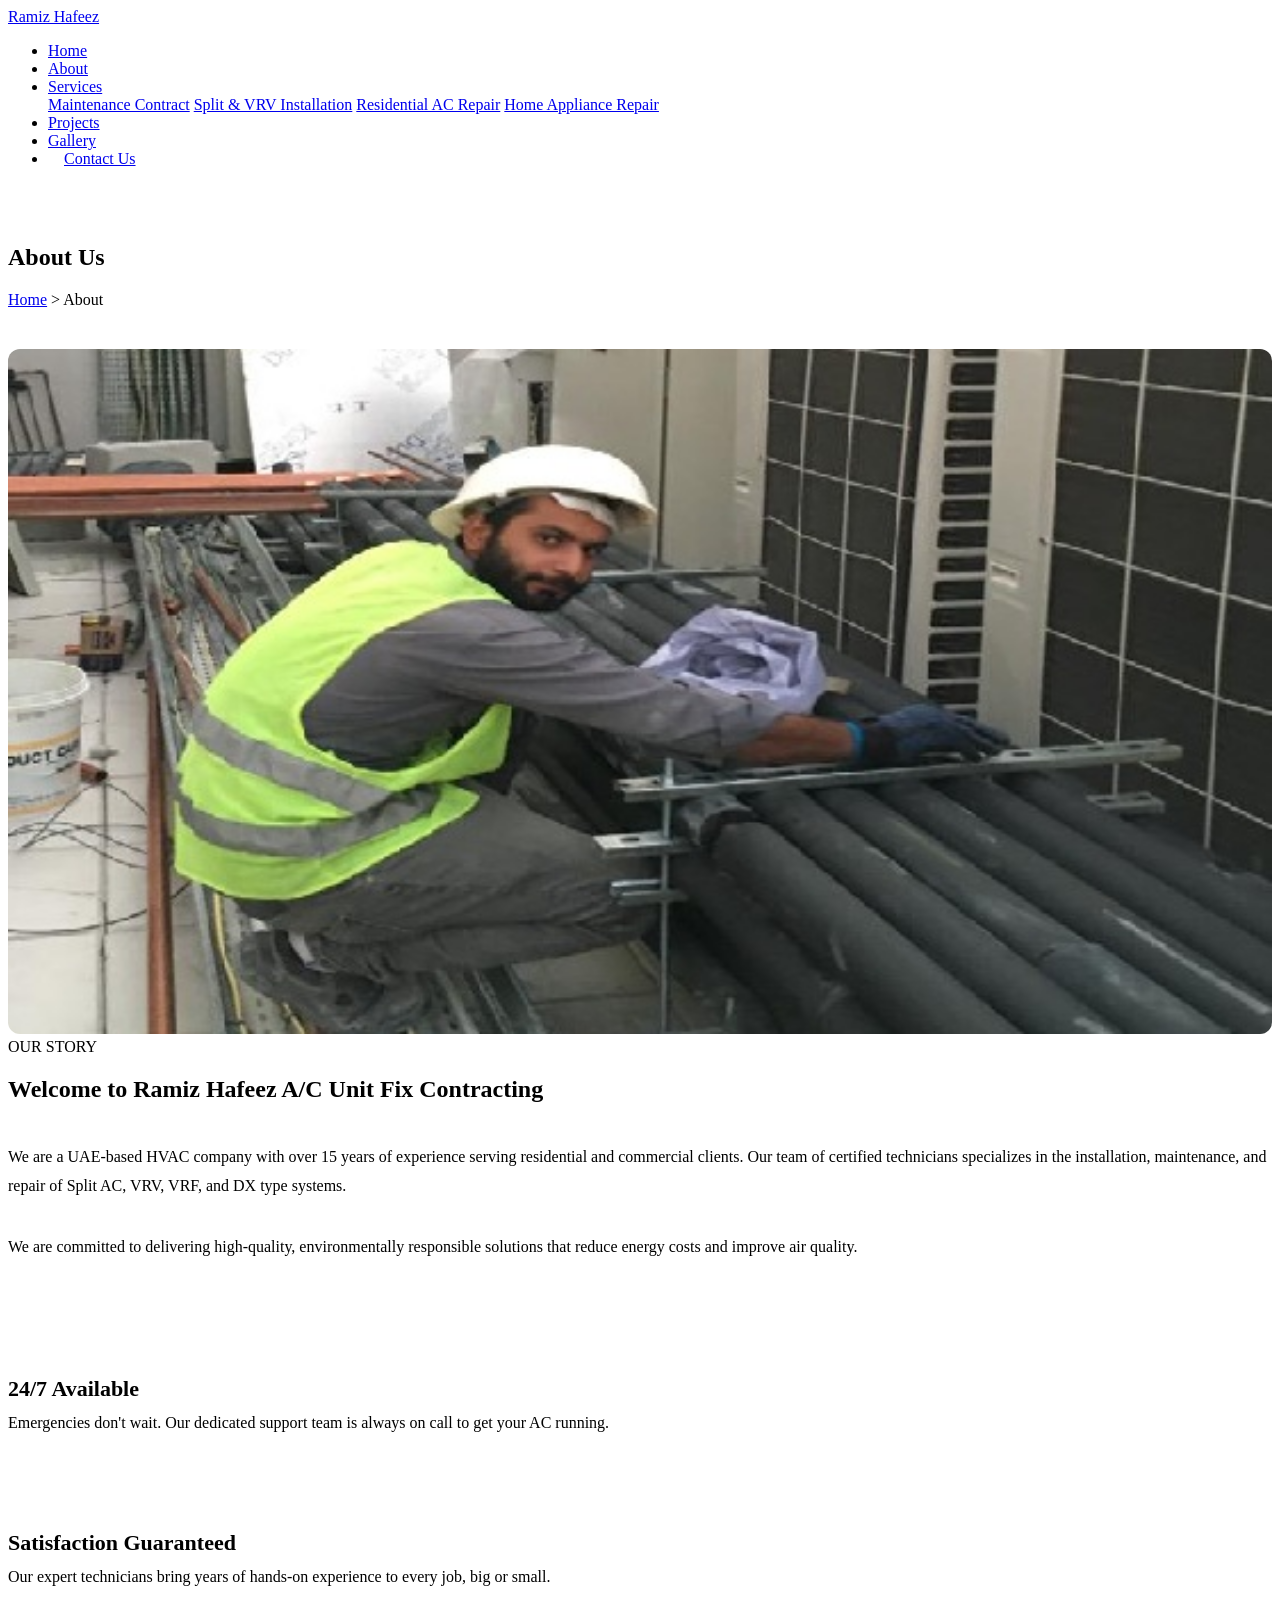
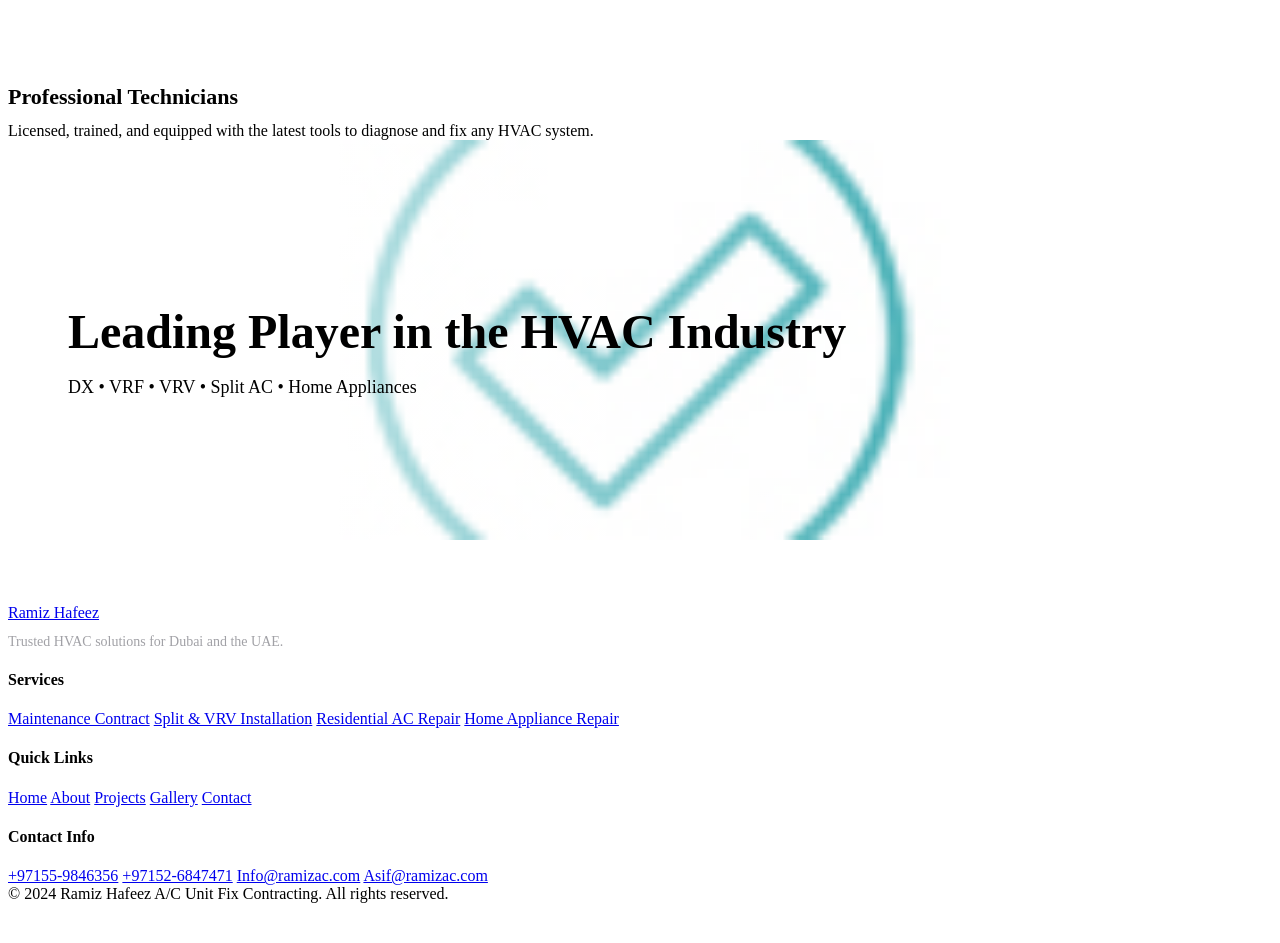
==== site/about.html @ e10c8d87 "first" ====
<!DOCTYPE html>
<html lang="en">
<head>
  <meta charset="UTF-8">
  <meta name="viewport" content="width=device-width, initial-scale=1.0">
  <title>About Us - Ramiz Hafeez A/C Unit Fix Contracting</title>
  <link rel="stylesheet" href="../css/style.css">
</head>
<body>

<!-- ==================== NAVIGATION ==================== -->
<nav>
  <div class="nav-container">
    <a href="../index.html" class="logo">Ramiz Hafeez</a>
    <ul class="nav-links">
      <li><a href="../index.html">Home</a></li>
      <li><a href="about.html">About</a></li>
      <li class="nav-item-services">
        <a href="services.html">Services</a>
        <div class="services-dropdown">
          <a href="services/maintenance-contract.html">Maintenance Contract</a>
          <a href="services/split-vrv-installation.html">Split & VRV Installation</a>
          <a href="services/residential-ac-repair.html">Residential AC Repair</a>
          <a href="services/home-appliance-repair.html">Home Appliance Repair</a>
        </div>
      </li>
      <li><a href="projects.html">Projects</a></li>
      <li><a href="gallery.html">Gallery</a></li>
      <li><a href="contact.html" class="btn btn-primary" style="margin-left: 16px;">Contact Us</a></li>
    </ul>
    <div class="hamburger">
      <span></span>
      <span></span>
      <span></span>
    </div>
  </div>
</nav>

<!-- ==================== PAGE HERO ==================== -->
<section class="page-hero">
  <div class="container" style="padding-top: 40px; padding-bottom: 40px;">
    <h1>About Us</h1>
    <div class="breadcrumb">
      <a href="../index.html">Home</a> > <span>About</span>
    </div>
  </div>
</section>

<!-- ==================== WHO WE ARE ==================== -->
<section class="section">
  <div class="container">
    <div class="two-col" style="gap: 80px;">
      <div class="reveal">
        <img src="../../ramizac_scraped/images/home1.jpg" alt="Our Team" style="width: 100%; height: auto; border-radius: 12px;">
      </div>
      <div class="reveal" style="display: flex; flex-direction: column; justify-content: center;">
        <span class="label">OUR STORY</span>
        <h2 style="margin-bottom: 24px;">Welcome to Ramiz Hafeez A/C Unit Fix Contracting</h2>
        <p style="color: var(--text-secondary); font-size: 16px; line-height: 1.8; margin-bottom: 16px;">We are a UAE-based HVAC company with over 15 years of experience serving residential and commercial clients. Our team of certified technicians specializes in the installation, maintenance, and repair of Split AC, VRV, VRF, and DX type systems.</p>
        <p style="color: var(--text-secondary); font-size: 16px; line-height: 1.8;">We are committed to delivering high-quality, environmentally responsible solutions that reduce energy costs and improve air quality.</p>
      </div>
    </div>
  </div>
</section>

<!-- ==================== THREE PILLARS ==================== -->
<section class="section bg-light">
  <div class="container">
    <div class="grid grid-3 reveal">
      <div class="card reveal">
        <svg width="48" height="48" viewBox="0 0 48 48" style="margin-bottom: 24px; stroke: var(--accent); fill: none; stroke-width: 2;">
          <circle cx="24" cy="24" r="20"></circle>
          <polyline points="24,6 24,24 36,24"></polyline>
        </svg>
        <h3 style="font-size: 22px; margin-bottom: 12px;">24/7 Available</h3>
        <p style="color: var(--text-secondary); margin: 0;">Emergencies don't wait. Our dedicated support team is always on call to get your AC running.</p>
      </div>
      <div class="card reveal">
        <svg width="48" height="48" viewBox="0 0 48 48" style="margin-bottom: 24px; stroke: var(--accent); fill: none; stroke-width: 2;">
          <path d="M24 2l6.18 12.55H44l-10.91 7.92 4.17 12.53-10.26-7.46-10.26 7.46 4.17-12.53L4 14.55h13.82z"></path>
        </svg>
        <h3 style="font-size: 22px; margin-bottom: 12px;">Satisfaction Guaranteed</h3>
        <p style="color: var(--text-secondary); margin: 0;">Our expert technicians bring years of hands-on experience to every job, big or small.</p>
      </div>
      <div class="card reveal">
        <svg width="48" height="48" viewBox="0 0 48 48" style="margin-bottom: 24px; stroke: var(--accent); fill: none; stroke-width: 2;">
          <path d="M12 6h24v16c0 8-6 16-12 16s-12-8-12-16V6z"></path>
          <line x1="24" y1="15" x2="24" y2="30"></line>
          <line x1="16" y1="22" x2="32" y2="22"></line>
        </svg>
        <h3 style="font-size: 22px; margin-bottom: 12px;">Professional Technicians</h3>
        <p style="color: var(--text-secondary); margin: 0;">Licensed, trained, and equipped with the latest tools to diagnose and fix any HVAC system.</p>
      </div>
    </div>
  </div>
</section>

<!-- ==================== FEATURED IMAGE SECTION ==================== -->
<section class="section">
  <div class="container">
    <div class="reveal" style="position: relative; overflow: hidden; border-radius: 12px; height: 400px;">
      <img src="../../ramizac_scraped/images/sec5-img1.jpg" alt="Leading Player in the HVAC Industry" style="width: 100%; height: 100%; object-fit: cover;">
      <div style="position: absolute; top: 0; left: 0; right: 0; bottom: 0; background: linear-gradient(to right, rgba(255,255,255,0.95), transparent); display: flex; align-items: center; padding: 60px;">
        <div>
          <h2 style="font-size: 48px; margin-bottom: 12px;">Leading Player in the HVAC Industry</h2>
          <p style="font-size: 18px; color: var(--text-secondary);">DX • VRF • VRV • Split AC • Home Appliances</p>
        </div>
      </div>
    </div>
  </div>
</section>

<!-- ==================== FOOTER ==================== -->
<footer class="section bg-dark" style="padding-top: 64px; padding-bottom: 32px;">
  <div class="container">
    <div class="footer-grid">
      <div>
        <a href="../index.html" class="logo">Ramiz Hafeez</a>
        <p style="color: #a1a1a6; font-size: 14px; margin-top: 12px;">Trusted HVAC solutions for Dubai and the UAE.</p>
      </div>
      <div>
        <h4>Services</h4>
        <a href="services/maintenance-contract.html">Maintenance Contract</a>
        <a href="services/split-vrv-installation.html">Split & VRV Installation</a>
        <a href="services/residential-ac-repair.html">Residential AC Repair</a>
        <a href="services/home-appliance-repair.html">Home Appliance Repair</a>
      </div>
      <div>
        <h4>Quick Links</h4>
        <a href="../index.html">Home</a>
        <a href="about.html">About</a>
        <a href="projects.html">Projects</a>
        <a href="gallery.html">Gallery</a>
        <a href="contact.html">Contact</a>
      </div>
      <div>
        <h4>Contact Info</h4>
        <a href="tel:+971558846356">+97155-9846356</a>
        <a href="tel:+971526847471">+97152-6847471</a>
        <a href="mailto:Info@ramizac.com">Info@ramizac.com</a>
        <a href="mailto:Asif@ramizac.com">Asif@ramizac.com</a>
      </div>
    </div>
    <div class="footer-bottom">
      © 2024 Ramiz Hafeez A/C Unit Fix Contracting. All rights reserved.
    </div>
  </div>
</footer>

<script src="../js/main.js"></script>
</body>
</html>
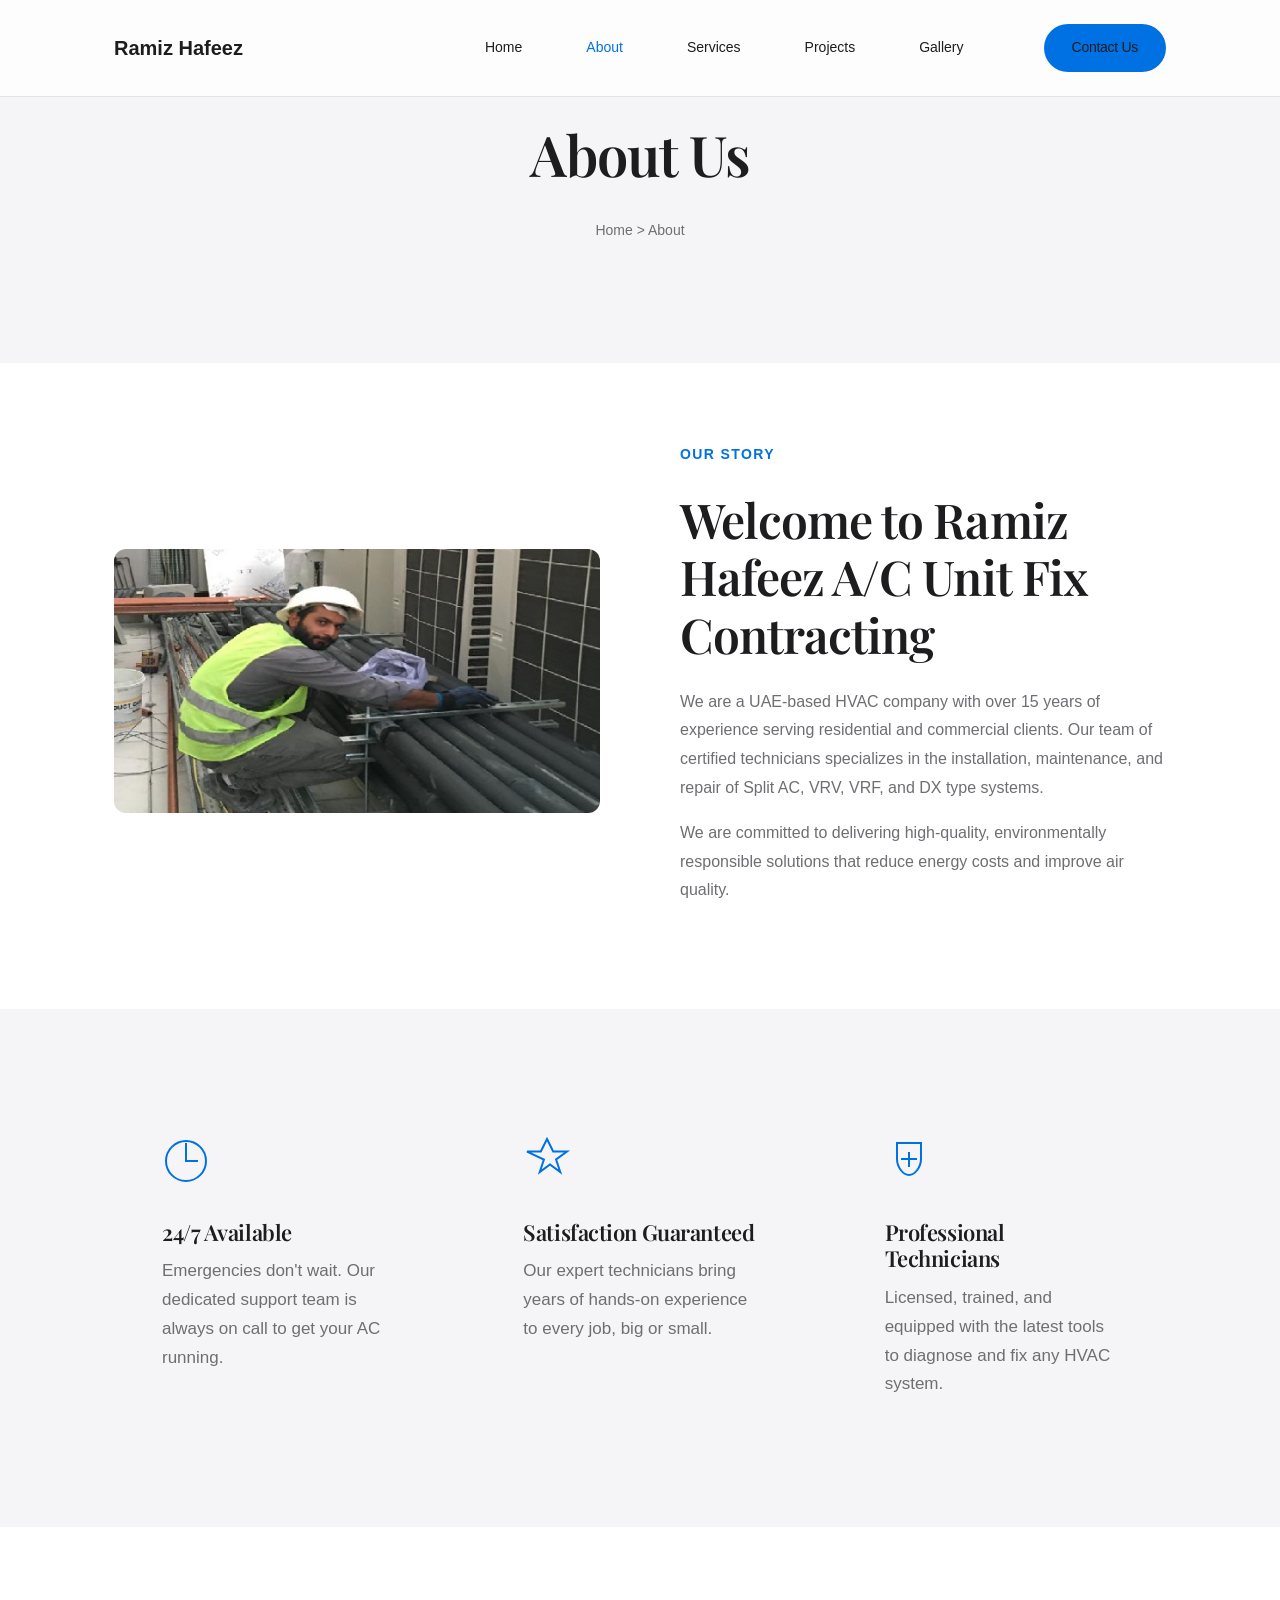
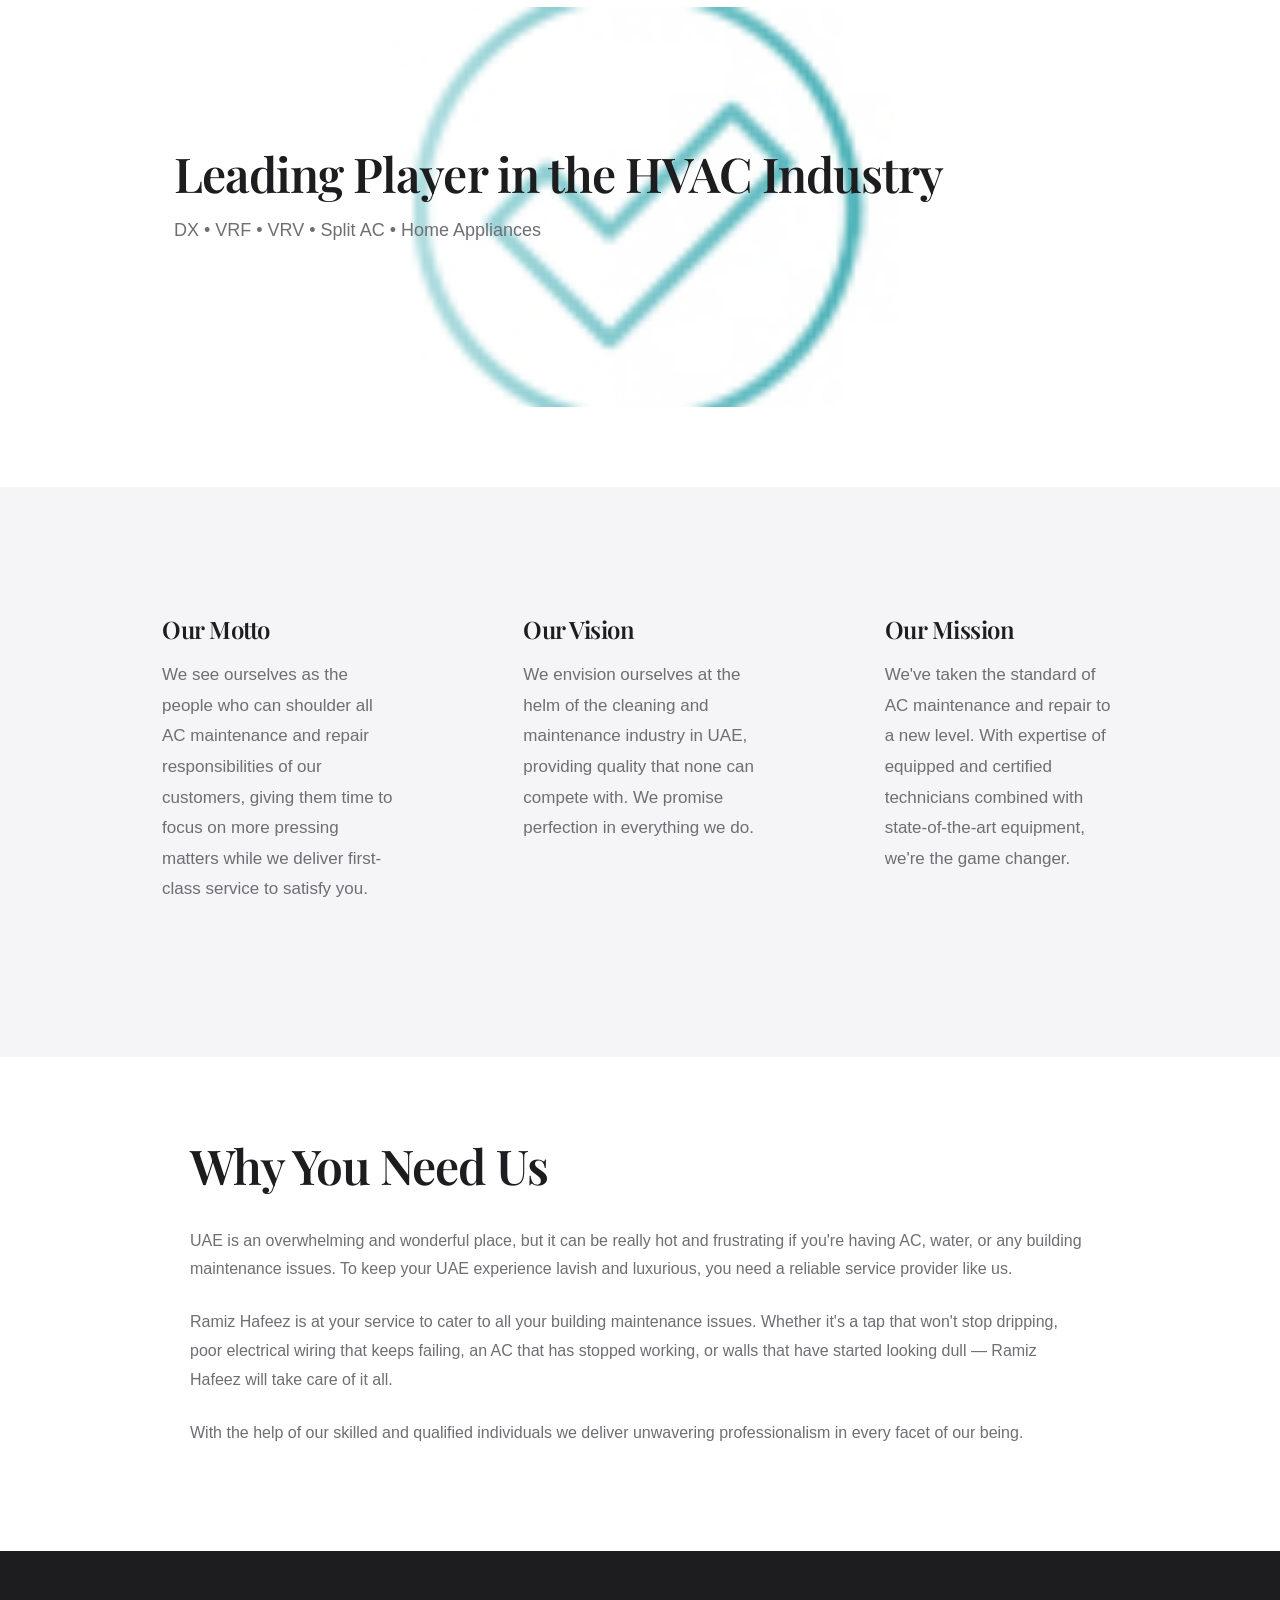
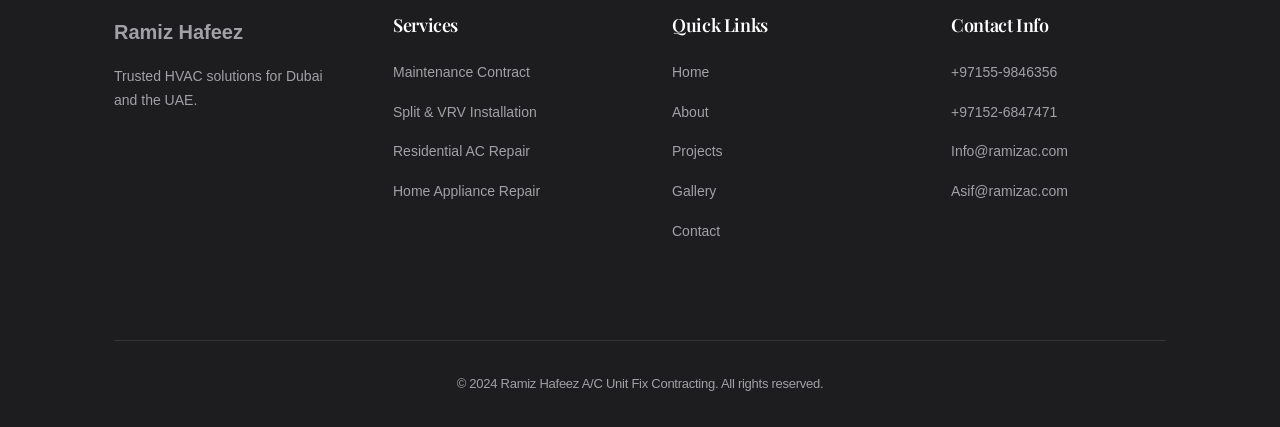
==== commit 7d9915cd: "content added" ====
--- a/site/about.html
+++ b/site/about.html
@@ -4,16 +4,16 @@
   <meta charset="UTF-8">
   <meta name="viewport" content="width=device-width, initial-scale=1.0">
   <title>About Us - Ramiz Hafeez A/C Unit Fix Contracting</title>
-  <link rel="stylesheet" href="../css/style.css">
+  <link rel="stylesheet" href="css/style.css">
 </head>
 <body>
 
 <!-- ==================== NAVIGATION ==================== -->
 <nav>
   <div class="nav-container">
-    <a href="../index.html" class="logo">Ramiz Hafeez</a>
+    <a href="index.html" class="logo">Ramiz Hafeez</a>
     <ul class="nav-links">
-      <li><a href="../index.html">Home</a></li>
+      <li><a href="index.html">Home</a></li>
       <li><a href="about.html">About</a></li>
       <li class="nav-item-services">
         <a href="services.html">Services</a>
@@ -41,7 +41,7 @@
   <div class="container" style="padding-top: 40px; padding-bottom: 40px;">
     <h1>About Us</h1>
     <div class="breadcrumb">
-      <a href="../index.html">Home</a> > <span>About</span>
+      <a href="index.html">Home</a> > <span>About</span>
     </div>
   </div>
 </section>
@@ -51,7 +51,7 @@
   <div class="container">
     <div class="two-col" style="gap: 80px;">
       <div class="reveal">
-        <img src="../../ramizac_scraped/images/home1.jpg" alt="Our Team" style="width: 100%; height: auto; border-radius: 12px;">
+        <img src="../ramizac_scraped/images/home1.jpg" alt="Our Team" style="width: 100%; height: auto; border-radius: 12px;">
       </div>
       <div class="reveal" style="display: flex; flex-direction: column; justify-content: center;">
         <span class="label">OUR STORY</span>
@@ -99,7 +99,7 @@
 <section class="section">
   <div class="container">
     <div class="reveal" style="position: relative; overflow: hidden; border-radius: 12px; height: 400px;">
-      <img src="../../ramizac_scraped/images/sec5-img1.jpg" alt="Leading Player in the HVAC Industry" style="width: 100%; height: 100%; object-fit: cover;">
+      <img src="../ramizac_scraped/images/sec5-img1.jpg" alt="Leading Player in the HVAC Industry" style="width: 100%; height: 100%; object-fit: cover;">
       <div style="position: absolute; top: 0; left: 0; right: 0; bottom: 0; background: linear-gradient(to right, rgba(255,255,255,0.95), transparent); display: flex; align-items: center; padding: 60px;">
         <div>
           <h2 style="font-size: 48px; margin-bottom: 12px;">Leading Player in the HVAC Industry</h2>
@@ -110,12 +110,44 @@
   </div>
 </section>
 
+<!-- ==================== VISION MISSION MOTTO ==================== -->
+<section class="section bg-light">
+  <div class="container">
+    <div class="grid grid-3 reveal">
+      <div class="card reveal">
+        <h3 style="font-size: 24px; margin-bottom: 16px;">Our Motto</h3>
+        <p style="color: var(--text-secondary); line-height: 1.8;">We see ourselves as the people who can shoulder all AC maintenance and repair responsibilities of our customers, giving them time to focus on more pressing matters while we deliver first-class service to satisfy you.</p>
+      </div>
+      <div class="card reveal">
+        <h3 style="font-size: 24px; margin-bottom: 16px;">Our Vision</h3>
+        <p style="color: var(--text-secondary); line-height: 1.8;">We envision ourselves at the helm of the cleaning and maintenance industry in UAE, providing quality that none can compete with. We promise perfection in everything we do.</p>
+      </div>
+      <div class="card reveal">
+        <h3 style="font-size: 24px; margin-bottom: 16px;">Our Mission</h3>
+        <p style="color: var(--text-secondary); line-height: 1.8;">We've taken the standard of AC maintenance and repair to a new level. With expertise of equipped and certified technicians combined with state-of-the-art equipment, we're the game changer.</p>
+      </div>
+    </div>
+  </div>
+</section>
+
+<!-- ==================== WHY YOU NEED US ==================== -->
+<section class="section">
+  <div class="container">
+    <div class="reveal" style="max-width: 900px; margin: 0 auto;">
+      <h2 style="margin-bottom: 32px;">Why You Need Us</h2>
+      <p style="font-size: 16px; color: var(--text-secondary); line-height: 1.8; margin-bottom: 24px;">UAE is an overwhelming and wonderful place, but it can be really hot and frustrating if you're having AC, water, or any building maintenance issues. To keep your UAE experience lavish and luxurious, you need a reliable service provider like us.</p>
+      <p style="font-size: 16px; color: var(--text-secondary); line-height: 1.8; margin-bottom: 24px;">Ramiz Hafeez is at your service to cater to all your building maintenance issues. Whether it's a tap that won't stop dripping, poor electrical wiring that keeps failing, an AC that has stopped working, or walls that have started looking dull — Ramiz Hafeez will take care of it all.</p>
+      <p style="font-size: 16px; color: var(--text-secondary); line-height: 1.8;">With the help of our skilled and qualified individuals we deliver unwavering professionalism in every facet of our being.</p>
+    </div>
+  </div>
+</section>
+
 <!-- ==================== FOOTER ==================== -->
 <footer class="section bg-dark" style="padding-top: 64px; padding-bottom: 32px;">
   <div class="container">
     <div class="footer-grid">
       <div>
-        <a href="../index.html" class="logo">Ramiz Hafeez</a>
+        <a href="index.html" class="logo">Ramiz Hafeez</a>
         <p style="color: #a1a1a6; font-size: 14px; margin-top: 12px;">Trusted HVAC solutions for Dubai and the UAE.</p>
       </div>
       <div>
@@ -127,7 +159,7 @@
       </div>
       <div>
         <h4>Quick Links</h4>
-        <a href="../index.html">Home</a>
+        <a href="index.html">Home</a>
         <a href="about.html">About</a>
         <a href="projects.html">Projects</a>
         <a href="gallery.html">Gallery</a>
@@ -147,6 +179,6 @@
   </div>
 </footer>
 
-<script src="../js/main.js"></script>
+<script src="js/main.js"></script>
 </body>
 </html>
--- a/site/css/style.css
+++ b/site/css/style.css
@@ -0,0 +1,1042 @@
+/* ==================== FONT IMPORTS ==================== */
+@import url('https://fonts.googleapis.com/css2?family=Playfair+Display:wght@600;700&display=swap');
+
+/* ==================== CSS VARIABLES (Design System) ==================== */
+:root {
+  --bg: #ffffff;
+  --bg-section: #f5f5f7;
+  --text-primary: #1d1d1f;
+  --text-secondary: #6e6e73;
+  --accent: #0071e3;
+  --accent-hover: #0077ed;
+  --border: #d2d2d7;
+  --white: #ffffff;
+  --dark: #1d1d1f;
+  
+  /* Spacing system (8px grid) */
+  --spacing-xs: 8px;
+  --spacing-sm: 16px;
+  --spacing-md: 24px;
+  --spacing-lg: 32px;
+  --spacing-xl: 48px;
+  --spacing-2xl: 64px;
+  --spacing-3xl: 80px;
+  --spacing-4xl: 96px;
+  --spacing-5xl: 120px;
+  
+  /* Border radius */
+  --radius-sm: 10px;
+  --radius-md: 12px;
+  --radius-lg: 18px;
+  --radius-pill: 980px;
+  
+  /* Shadows */
+  --shadow-sm: 0 1px 3px rgba(0,0,0,0.08);
+  --shadow-md: 0 4px 12px rgba(0,0,0,0.12);
+  --shadow-lg: 0 12px 32px rgba(0,0,0,0.16);
+}
+
+/* ==================== RESET & BASE ==================== */
+* {
+  margin: 0;
+  padding: 0;
+  box-sizing: border-box;
+}
+
+html {
+  scroll-behavior: smooth;
+  font-size: 16px;
+}
+
+body {
+  font-family: -apple-system, BlinkMacSystemFont, "Segoe UI", sans-serif;
+  font-size: 17px;
+  line-height: 1.7;
+  color: var(--text-primary);
+  background: var(--bg);
+  -webkit-font-smoothing: antialiased;
+  -moz-osx-font-smoothing: grayscale;
+}
+
+/* ==================== TYPOGRAPHY ==================== */
+h1, h2, h3, h4, h5, h6 {
+  font-family: 'Playfair Display', serif;
+  font-weight: 600;
+  letter-spacing: -0.02em;
+  line-height: 1.2;
+}
+
+h1 {
+  font-size: 72px;
+}
+
+h2 {
+  font-size: 48px;
+}
+
+h3 {
+  font-size: 32px;
+}
+
+h4 {
+  font-size: 24px;
+}
+
+p {
+  margin-bottom: var(--spacing-md);
+  color: var(--text-primary);
+}
+
+a {
+  color: var(--accent);
+  text-decoration: none;
+  transition: color 0.3s ease;
+}
+
+a:hover {
+  color: var(--accent-hover);
+}
+
+/* ==================== BUTTONS ==================== */
+.btn {
+  display: inline-block;
+  padding: 12px 28px;
+  border-radius: var(--radius-pill);
+  font-size: 17px;
+  font-weight: 500;
+  letter-spacing: -0.02em;
+  text-align: center;
+  cursor: pointer;
+  border: none;
+  transition: all 0.3s ease;
+  text-decoration: none;
+}
+
+.btn-primary {
+  background: var(--accent);
+  color: var(--white);
+}
+
+.btn-primary:hover {
+  background: var(--accent-hover);
+  transform: translateY(-2px);
+}
+
+.btn-secondary {
+  background: transparent;
+  color: var(--accent);
+  border: 1.5px solid var(--accent);
+}
+
+.btn-secondary:hover {
+  background: rgba(0,113,227,0.05);
+}
+
+.btn-large {
+  padding: 16px 48px;
+  font-size: 18px;
+}
+
+/* ==================== FORMS ==================== */
+input, textarea, select {
+  width: 100%;
+  height: 52px;
+  padding: 0 16px;
+  border: 1.5px solid var(--border);
+  border-radius: var(--radius-sm);
+  font-family: inherit;
+  font-size: 16px;
+  color: var(--text-primary);
+  background: var(--white);
+  transition: all 0.3s ease;
+}
+
+textarea {
+  height: 140px;
+  padding: 16px;
+  resize: vertical;
+}
+
+input:focus, textarea:focus, select:focus {
+  outline: none;
+  border-color: var(--accent);
+  box-shadow: 0 0 0 4px rgba(0,113,227,0.15);
+}
+
+input::placeholder, textarea::placeholder {
+  color: var(--text-secondary);
+}
+
+/* ==================== CARDS ==================== */
+.card {
+  background: var(--bg-section);
+  border-radius: var(--radius-lg);
+  padding: var(--spacing-xl);
+  transition: all 0.3s ease;
+}
+
+.card:hover {
+  transform: translateY(-4px);
+}
+
+/* ==================== LAYOUT ==================== */
+.container {
+  max-width: 1100px;
+  margin: 0 auto;
+  padding: 0 var(--spacing-md);
+}
+
+.section {
+  padding: var(--spacing-3xl) 0;
+}
+
+.section.bg-light {
+  background: var(--bg-section);
+}
+
+.section.bg-dark {
+  background: var(--text-primary);
+  color: var(--bg-section);
+}
+
+.section.bg-dark a {
+  color: #a1a1a6;
+}
+
+.section.bg-dark a:hover {
+  color: var(--white);
+}
+
+/* ==================== GRID & FLEX ==================== */
+.grid {
+  display: grid;
+  gap: var(--spacing-lg);
+}
+
+.grid-2 {
+  grid-template-columns: repeat(2, 1fr);
+}
+
+.grid-3 {
+  grid-template-columns: repeat(3, 1fr);
+}
+
+.grid-4 {
+  grid-template-columns: repeat(4, 1fr);
+}
+
+.flex {
+  display: flex;
+}
+
+.flex-center {
+  display: flex;
+  align-items: center;
+  justify-content: center;
+}
+
+.flex-between {
+  display: flex;
+  align-items: center;
+  justify-content: space-between;
+}
+
+/* ==================== ANIMATIONS ==================== */
+@keyframes fadeUp {
+  from {
+    opacity: 0;
+    transform: translateY(30px);
+  }
+  to {
+    opacity: 1;
+    transform: translateY(0);
+  }
+}
+
+.animate-fadeup {
+  animation: fadeUp 0.8s ease both;
+}
+
+.animate-fadeup:nth-child(1) { animation-delay: 0.1s; }
+.animate-fadeup:nth-child(2) { animation-delay: 0.2s; }
+.animate-fadeup:nth-child(3) { animation-delay: 0.3s; }
+.animate-fadeup:nth-child(4) { animation-delay: 0.4s; }
+.animate-fadeup:nth-child(5) { animation-delay: 0.5s; }
+.animate-fadeup:nth-child(6) { animation-delay: 0.6s; }
+
+.reveal {
+  opacity: 0;
+  transform: translateY(20px);
+  transition: opacity 0.6s ease, transform 0.6s ease;
+}
+
+.reveal.visible {
+  opacity: 1;
+  transform: translateY(0);
+}
+
+/* ==================== NAVIGATION ==================== */
+nav {
+  position: fixed;
+  top: 0;
+  left: 0;
+  right: 0;
+  z-index: 1000;
+  background: rgba(255,255,255,0.8);
+  backdrop-filter: blur(20px);
+  border-bottom: 1px solid rgba(0,0,0,0.1);
+  padding: var(--spacing-md) 0;
+  transition: all 0.3s ease;
+}
+
+nav.scrolled {
+  background: rgba(255,255,255,0.95);
+}
+
+.nav-container {
+  display: flex;
+  align-items: center;
+  justify-content: space-between;
+  max-width: 1100px;
+  margin: 0 auto;
+  padding: 0 var(--spacing-md);
+}
+
+.logo {
+  font-size: 20px;
+  font-weight: 700;
+  color: var(--text-primary);
+  text-decoration: none;
+}
+
+.nav-links {
+  display: flex;
+  list-style: none;
+  gap: var(--spacing-2xl);
+  align-items: center;
+}
+
+.nav-links a {
+  font-size: 14px;
+  color: var(--text-primary);
+  transition: color 0.3s ease;
+  position: relative;
+}
+
+.nav-links a:hover {
+  color: var(--accent);
+}
+
+.nav-links a.active {
+  color: var(--accent);
+  font-weight: 500;
+}
+
+.nav-item-services {
+  position: relative;
+}
+
+.services-dropdown {
+  display: none;
+  position: absolute;
+  top: 100%;
+  left: 0;
+  background: var(--white);
+  border: 1px solid var(--border);
+  border-radius: var(--radius-md);
+  padding: var(--spacing-sm) 0;
+  min-width: 220px;
+  box-shadow: var(--shadow-md);
+  margin-top: var(--spacing-xs);
+}
+
+.nav-item-services:hover .services-dropdown,
+.nav-item-services.open .services-dropdown {
+  display: block;
+}
+
+.services-dropdown a {
+  display: block;
+  padding: var(--spacing-sm) var(--spacing-lg);
+  font-size: 14px;
+  color: var(--text-primary);
+}
+
+.services-dropdown a:hover {
+  background: var(--bg-section);
+  color: var(--accent);
+}
+
+.hamburger {
+  display: none;
+  flex-direction: column;
+  cursor: pointer;
+  gap: 6px;
+}
+
+.hamburger span {
+  width: 24px;
+  height: 2px;
+  background: var(--text-primary);
+  transition: all 0.3s ease;
+  border-radius: 2px;
+}
+
+.hamburger.active span:nth-child(1) {
+  transform: rotate(45deg) translateY(12px);
+}
+
+.hamburger.active span:nth-child(2) {
+  opacity: 0;
+}
+
+.hamburger.active span:nth-child(3) {
+  transform: rotate(-45deg) translateY(-12px);
+}
+
+/* ==================== FOOTER ==================== */
+footer {
+  background: var(--text-primary);
+  color: var(--bg-section);
+  padding: var(--spacing-3xl) 0;
+}
+
+.footer-grid {
+  display: grid;
+  grid-template-columns: repeat(4, 1fr);
+  gap: var(--spacing-2xl);
+  margin-bottom: var(--spacing-3xl);
+}
+
+footer h4 {
+  color: var(--white);
+  margin-bottom: var(--spacing-md);
+  font-size: 18px;
+}
+
+footer a {
+  color: #a1a1a6;
+  display: block;
+  margin-bottom: var(--spacing-sm);
+  font-size: 14px;
+}
+
+footer a:hover {
+  color: var(--white);
+}
+
+.footer-bottom {
+  border-top: 1px solid rgba(255,255,255,0.1);
+  padding-top: var(--spacing-lg);
+  text-align: center;
+  font-size: 13px;
+  color: #a1a1a6;
+  letter-spacing: -0.02em;
+}
+
+footer .logo {
+  color: var(--white);
+  margin-bottom: var(--spacing-sm);
+}
+
+/* ==================== HERO SECTION ==================== */
+.hero {
+  background: var(--bg-section);
+  padding: var(--spacing-3xl) 0;
+  text-align: center;
+  border-bottom: 1px solid var(--border);
+}
+
+.hero h1 {
+  margin-bottom: var(--spacing-md);
+}
+
+.hero .breadcrumb {
+  font-size: 14px;
+  color: var(--text-secondary);
+  margin-top: var(--spacing-md);
+}
+
+/* ==================== PAGE HERO (Inner Pages) ==================== */
+.page-hero {
+  background: var(--bg-section);
+  padding: var(--spacing-3xl) 0;
+  text-align: center;
+}
+
+.page-hero h1 {
+  margin-bottom: var(--spacing-lg);
+  font-size: 56px;
+}
+
+.page-hero .breadcrumb {
+  font-size: 14px;
+  color: var(--text-secondary);
+}
+
+.breadcrumb a {
+  color: var(--text-secondary);
+}
+
+.breadcrumb a:hover {
+  color: var(--accent);
+}
+
+/* ==================== TWO COLUMN LAYOUT ==================== */
+.two-col {
+  display: grid;
+  grid-template-columns: 1fr 1fr;
+  gap: var(--spacing-2xl);
+  align-items: center;
+}
+
+.two-col img {
+  width: 100%;
+  height: auto;
+  border-radius: var(--radius-md);
+}
+
+.two-col.reverse {
+  direction: rtl;
+}
+
+.two-col.reverse > * {
+  direction: ltr;
+}
+
+/* ==================== SERVICE LAYOUT ==================== */
+.service-card-large {
+  display: grid;
+  grid-template-columns: 1fr 1fr;
+  gap: var(--spacing-2xl);
+  align-items: center;
+  margin: var(--spacing-3xl) 0;
+}
+
+.service-card-large img {
+  width: 100%;
+  height: auto;
+  border-radius: var(--radius-md);
+}
+
+.service-card-large.reverse {
+  direction: rtl;
+}
+
+.service-card-large.reverse > * {
+  direction: ltr;
+}
+
+.service-card-large h2 {
+  font-size: 40px;
+  margin-bottom: var(--spacing-lg);
+}
+
+.service-card-large p {
+  font-size: 16px;
+  color: var(--text-secondary);
+  margin-bottom: var(--spacing-lg);
+}
+
+/* ==================== SIDEBAR ==================== */
+.sidebar-layout {
+  display: grid;
+  grid-template-columns: 2fr 1fr;
+  gap: var(--spacing-xl);
+}
+
+.sidebar {
+  background: var(--bg-section);
+  border-radius: var(--radius-lg);
+  padding: var(--spacing-xl);
+  height: fit-content;
+  position: sticky;
+  top: 100px;
+}
+
+.sidebar h3 {
+  margin-bottom: var(--spacing-lg);
+  font-size: 22px;
+}
+
+.form-group {
+  margin-bottom: var(--spacing-md);
+}
+
+.form-group label {
+  display: block;
+  margin-bottom: 8px;
+  font-size: 14px;
+  font-weight: 500;
+  color: var(--text-primary);
+}
+
+.sidebar-contact {
+  margin-top: var(--spacing-xl);
+  padding-top: var(--spacing-xl);
+  border-top: 1px solid var(--border);
+  font-size: 14px;
+}
+
+.sidebar-contact p {
+  margin-bottom: var(--spacing-sm);
+}
+
+/* ==================== GALLERY ==================== */
+.gallery-grid {
+  columns: 3;
+  column-gap: var(--spacing-md);
+  margin-top: var(--spacing-2xl);
+}
+
+.gallery-grid img {
+  width: 100%;
+  display: block;
+  margin-bottom: var(--spacing-md);
+  border-radius: var(--radius-md);
+  break-inside: avoid;
+  cursor: pointer;
+  transition: transform 0.3s ease, opacity 0.3s ease;
+}
+
+.gallery-grid img:hover {
+  transform: scale(1.02);
+  opacity: 0.92;
+}
+
+/* ==================== LIGHTBOX ==================== */
+.lightbox {
+  display: none;
+  position: fixed;
+  top: 0;
+  left: 0;
+  right: 0;
+  bottom: 0;
+  background: rgba(0,0,0,0.92);
+  z-index: 9999;
+  justify-content: center;
+  align-items: center;
+  padding: var(--spacing-md);
+}
+
+.lightbox.active {
+  display: flex;
+}
+
+.lightbox-content {
+  position: relative;
+  width: 100%;
+  max-width: 90vw;
+  max-height: 90vh;
+}
+
+.lightbox img {
+  width: 100%;
+  height: auto;
+  object-fit: contain;
+}
+
+.lightbox-close {
+  position: absolute;
+  top: -50px;
+  right: 0;
+  color: var(--white);
+  font-size: 32px;
+  cursor: pointer;
+  width: 40px;
+  height: 40px;
+  display: flex;
+  align-items: center;
+  justify-content: center;
+  transition: opacity 0.3s ease;
+}
+
+.lightbox-close:hover {
+  opacity: 0.7;
+}
+
+.lightbox-nav {
+  position: absolute;
+  top: 50%;
+  transform: translateY(-50%);
+  width: 50px;
+  height: 50px;
+  background: rgba(255,255,255,0.2);
+  border-radius: 4px;
+  display: flex;
+  align-items: center;
+  justify-content: center;
+  color: var(--white);
+  cursor: pointer;
+  font-size: 24px;
+  transition: background 0.3s ease;
+}
+
+.lightbox-nav:hover {
+  background: rgba(255,255,255,0.4);
+}
+
+.lightbox-prev {
+  left: -60px;
+}
+
+.lightbox-next {
+  right: -60px;
+}
+
+/* ==================== TABLE ==================== */
+.table-container {
+  width: 100%;
+  overflow-x: auto;
+  border-radius: var(--radius-lg);
+  overflow: hidden;
+  margin: var(--spacing-xl) 0;
+}
+
+table {
+  width: 100%;
+  border-collapse: collapse;
+}
+
+table thead {
+  background: var(--text-primary);
+  color: var(--white);
+}
+
+table th {
+  padding: 16px 24px;
+  text-align: left;
+  font-size: 13px;
+  letter-spacing: 0.05em;
+  text-transform: uppercase;
+  font-weight: 600;
+  font-family: inherit;
+}
+
+table td {
+  padding: 16px 24px;
+  font-size: 15px;
+  border-bottom: none;
+}
+
+table tbody tr:nth-child(odd) {
+  background: var(--white);
+}
+
+table tbody tr:nth-child(even) {
+  background: var(--bg-section);
+}
+
+table tbody tr:hover {
+  background: rgba(0,113,227,0.05);
+}
+
+/* ==================== CONTACT FORM ==================== */
+.contact-layout {
+  display: grid;
+  grid-template-columns: 1.5fr 1fr;
+  gap: var(--spacing-2xl);
+}
+
+.contact-form .form-group {
+  margin-bottom: var(--spacing-lg);
+}
+
+.contact-form .btn {
+  width: 100%;
+  height: 54px;
+  font-size: 18px;
+}
+
+.contact-info h3 {
+  margin-bottom: var(--spacing-lg);
+  font-size: 22px;
+}
+
+.contact-info p {
+  margin-bottom: var(--spacing-sm);
+  display: flex;
+  align-items: center;
+  gap: var(--spacing-sm);
+  font-size: 15px;
+}
+
+.contact-info section {
+  margin-bottom: var(--spacing-xl);
+}
+
+.contact-map {
+  margin-top: var(--spacing-xl);
+  border-radius: var(--radius-md);
+  overflow: hidden;
+}
+
+.contact-map iframe {
+  width: 100%;
+  height: 300px;
+  border: none;
+}
+
+/* ==================== STATS ==================== */
+.stats {
+  display: grid;
+  grid-template-columns: repeat(3, 1fr);
+  gap: var(--spacing-2xl);
+  text-align: center;
+}
+
+.stat-number {
+  font-size: 64px;
+  font-family: 'Playfair Display', serif;
+  color: var(--accent);
+  font-weight: 600;
+  margin-bottom: var(--spacing-md);
+}
+
+.stat-label {
+  font-size: 16px;
+  color: var(--text-secondary);
+}
+
+/* ==================== UTILITIES ==================== */
+.text-center {
+  text-align: center;
+}
+
+.mb-lg {
+  margin-bottom: var(--spacing-lg);
+}
+
+.mb-xl {
+  margin-bottom: var(--spacing-xl);
+}
+
+.mt-lg {
+  margin-top: var(--spacing-lg);
+}
+
+.mt-xl {
+  margin-top: var(--spacing-xl);
+}
+
+.label {
+  font-size: 14px;
+  letter-spacing: 0.1em;
+  text-transform: uppercase;
+  font-weight: 600;
+  color: var(--accent);
+  margin-bottom: var(--spacing-md);
+  display: block;
+}
+
+.icon-grid {
+  display: grid;
+  grid-template-columns: repeat(6, 1fr);
+  gap: var(--spacing-lg);
+  text-align: center;
+}
+
+.icon-item {
+  padding: var(--spacing-lg);
+}
+
+.icon-item svg {
+  width: 48px;
+  height: 48px;
+  margin: 0 auto var(--spacing-md);
+  stroke: var(--accent);
+  fill: none;
+  stroke-width: 2;
+}
+
+.icon-item p {
+  font-size: 14px;
+  color: var(--text-secondary);
+}
+
+.checklist {
+  list-style: none;
+}
+
+.checklist li {
+  padding-left: var(--spacing-lg);
+  margin-bottom: var(--spacing-md);
+  position: relative;
+  font-size: 15px;
+  color: var(--text-secondary);
+  line-height: 1.6;
+}
+
+.checklist li:before {
+  content: "✓";
+  position: absolute;
+  left: 0;
+  color: var(--accent);
+  font-weight: bold;
+  font-size: 18px;
+}
+
+/* ==================== RESPONSIVE ==================== */
+@media (max-width: 768px) {
+  h1 {
+    font-size: 40px;
+  }
+
+  h2 {
+    font-size: 32px;
+  }
+
+  h3 {
+    font-size: 24px;
+  }
+
+  .section {
+    padding: var(--spacing-2xl) 0;
+  }
+
+  .page-hero h1 {
+    font-size: 36px;
+  }
+
+  .grid-2, .grid-3, .grid-4, .two-col, .service-card-large, .contact-layout, .footer-grid {
+    grid-template-columns: 1fr;
+  }
+
+  .two-col.reverse, .service-card-large.reverse {
+    direction: ltr;
+  }
+
+  .two-col.reverse > *, .service-card-large.reverse > * {
+    direction: ltr;
+  }
+
+  .gallery-grid {
+    columns: 2;
+  }
+
+  .stats {
+    grid-template-columns: 1fr;
+  }
+
+  .lightbox-prev, .lightbox-next {
+    display: none;
+  }
+
+  .nav-container {
+    padding: 0 var(--spacing-md);
+  }
+
+  .hamburger {
+    display: flex;
+  }
+
+  .nav-links {
+    display: none;
+    position: absolute;
+    top: 65px;
+    right: 0;
+    left: 0;
+    background: var(--white);
+    flex-direction: column;
+    gap: 0;
+    border-bottom: 1px solid var(--border);
+    padding: var(--spacing-md) 0;
+  }
+
+  .nav-links.active {
+    display: flex;
+  }
+
+  .nav-links a {
+    padding: var(--spacing-md) var(--spacing-lg);
+    display: block;
+  }
+
+  .services-dropdown {
+    position: static;
+    display: none;
+    background: #f0f0f0;
+    border: none;
+    box-shadow: none;
+    margin: 0;
+    border-radius: 0;
+  }
+
+  .nav-item-services.open .services-dropdown {
+    display: block;
+  }
+
+  .sidebar-layout {
+    grid-template-columns: 1fr;
+  }
+
+  .sidebar {
+    position: static;
+  }
+
+  .icon-grid {
+    grid-template-columns: repeat(3, 1fr);
+  }
+
+  .lightbox-close {
+    top: var(--spacing-md);
+    right: var(--spacing-md);
+  }
+}
+
+@media (max-width: 375px) {
+  .container {
+    padding: 0 var(--spacing-sm);
+  }
+
+  h1 {
+    font-size: 28px;
+  }
+
+  h2 {
+    font-size: 24px;
+  }
+
+  body {
+    font-size: 16px;
+  }
+
+  .hero {
+    padding: var(--spacing-2xl) 0;
+  }
+
+  .section {
+    padding: var(--spacing-lg) 0;
+  }
+
+  .page-hero h1 {
+    font-size: 28px;
+  }
+
+  .gallery-grid {
+    columns: 1;
+    column-gap: var(--spacing-sm);
+  }
+
+  .gallery-grid img {
+    margin-bottom: var(--spacing-sm);
+  }
+
+  .icon-grid {
+    grid-template-columns: repeat(2, 1fr);
+    gap: var(--spacing-md);
+  }
+
+  .btn {
+    padding: 10px 20px;
+    font-size: 15px;
+  }
+
+  .stat-number {
+    font-size: 48px;
+  }
+
+  .contact-info {
+    font-size: 14px;
+  }
+}
